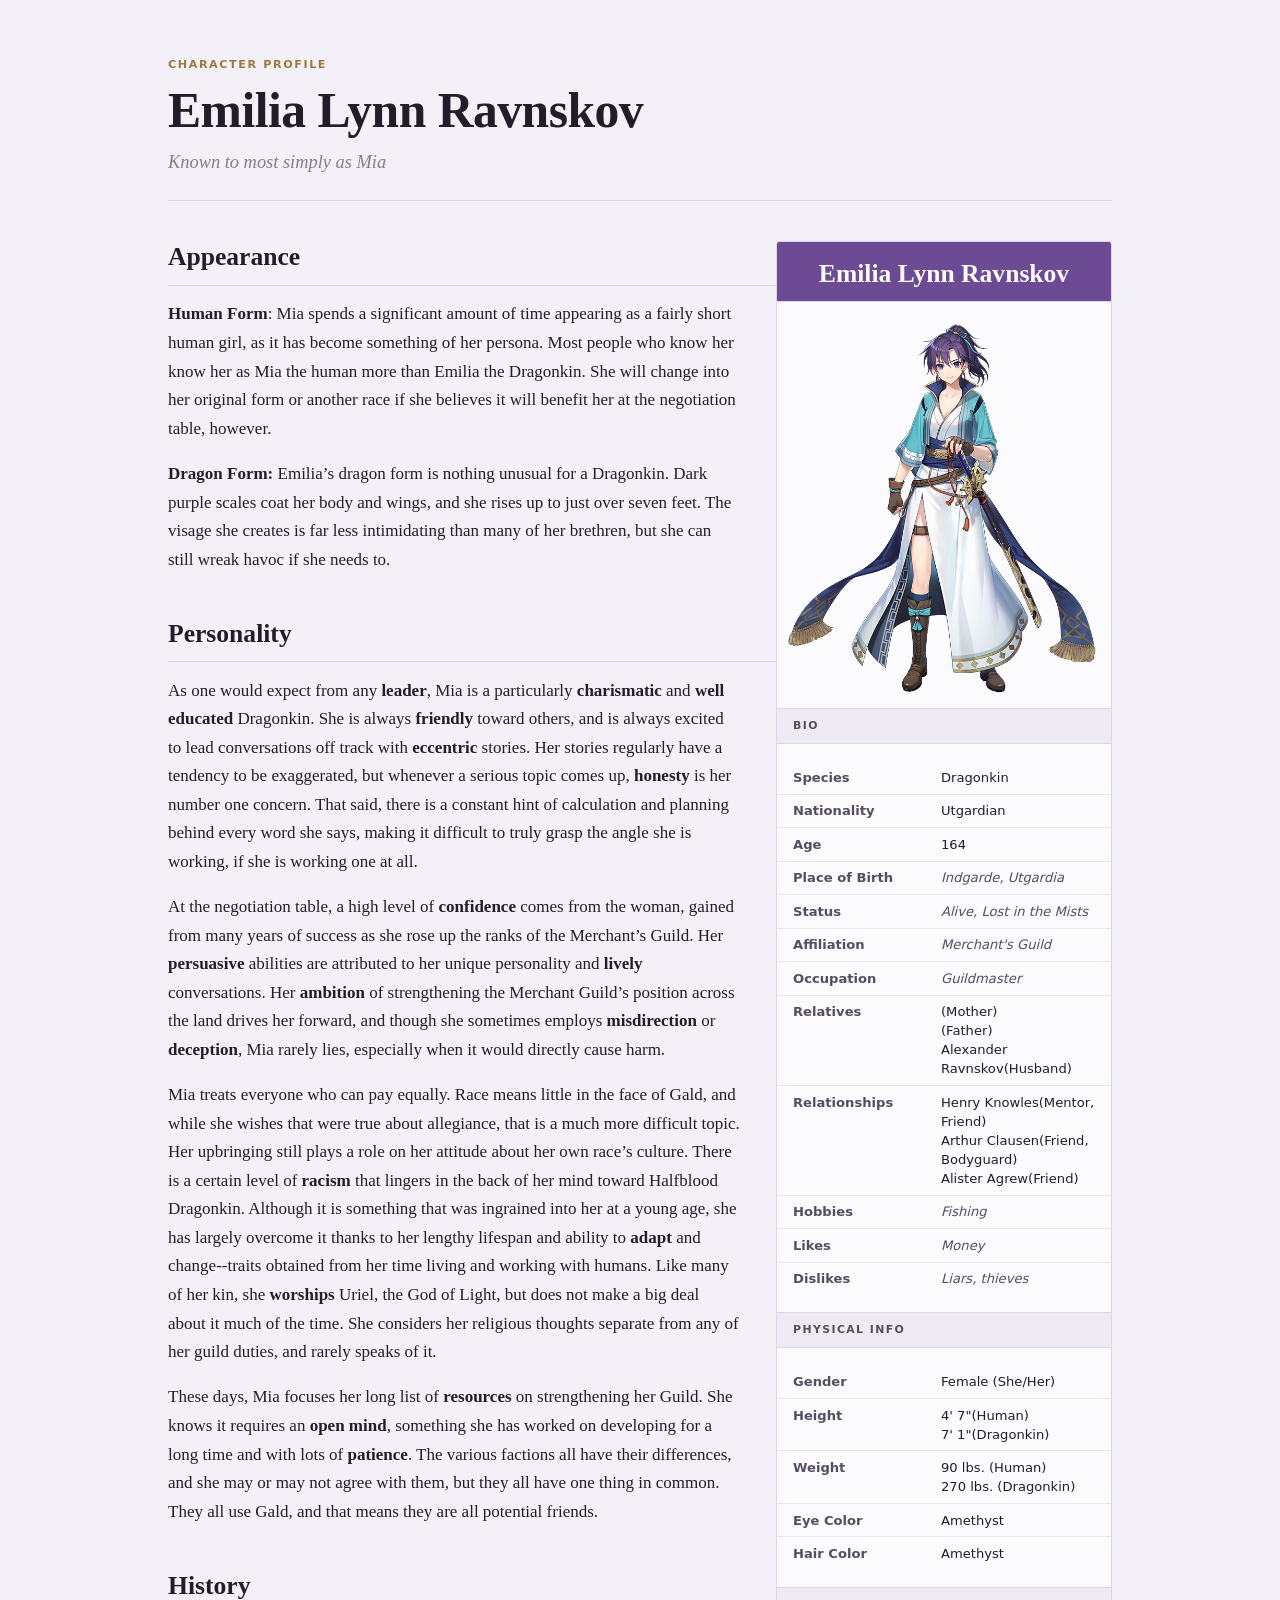
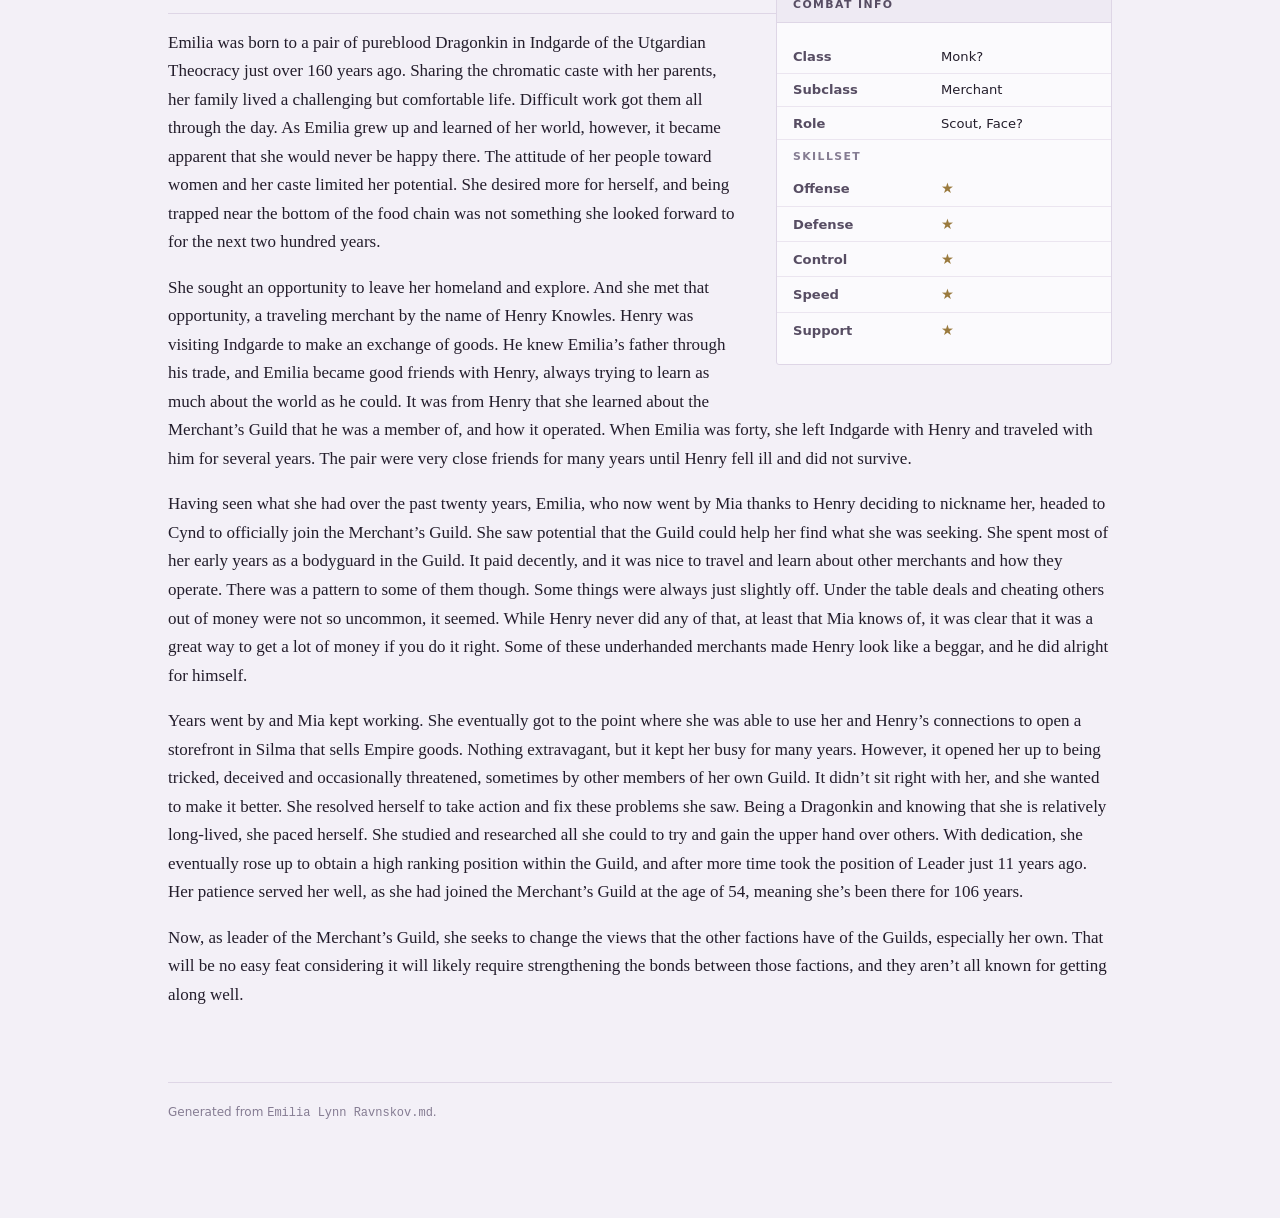
==== docs/emilia/index.html @ 95b608b7 "Make Publishing an Obsidian vault; serve Pages from docs/ The source notes lived in the Saribas vaul" ====
<!doctype html>
<html lang="en"><head>
<meta charset="utf-8">
<meta name="viewport" content="width=device-width,initial-scale=1">
<title>Emilia Lynn Ravnskov</title>
<meta name="description" content="Known to most simply as Mia">
<style>
:root{
  --paper:#f3f0f7; --surface:#fbfafd; --ink:#231d2b; --ink-soft:#574d63;
  --mist:#857c92; --amethyst:#6d4a94; --amethyst-ink:#fbfafd;
  --brass:#9a7a3e; --rule:#ded6e6;
  --display:"Iowan Old Style","Palatino Linotype",Palatino,"Book Antiqua","URW Palladio L","P052",Georgia,serif;
  --body:Charter,"Bitstream Charter","Charis SIL",Georgia,Cambria,serif;
  --ui:system-ui,-apple-system,"Segoe UI",Roboto,"Helvetica Neue",sans-serif;
}
@media (prefers-color-scheme:dark){
  :root{
    --paper:#15111a; --surface:#1e1826; --ink:#ded8e6; --ink-soft:#a99fb7;
    --mist:#8b8298; --amethyst:#b192d8; --amethyst-ink:#17121d;
    --brass:#c6a463; --rule:#332b3d;
  }
}
:root[data-theme="dark"]{
  --paper:#15111a; --surface:#1e1826; --ink:#ded8e6; --ink-soft:#a99fb7;
  --mist:#8b8298; --amethyst:#b192d8; --amethyst-ink:#17121d;
  --brass:#c6a463; --rule:#332b3d;
}
:root[data-theme="light"]{
  --paper:#f3f0f7; --surface:#fbfafd; --ink:#231d2b; --ink-soft:#574d63;
  --mist:#857c92; --amethyst:#6d4a94; --amethyst-ink:#fbfafd;
  --brass:#9a7a3e; --rule:#ded6e6;
}

*{box-sizing:border-box}
body{margin:0;background:var(--paper);color:var(--ink);
  font-family:var(--body);font-size:1.0625rem;line-height:1.68;
  -webkit-text-size-adjust:100%}
.page{max-width:62rem;margin:0 auto;padding:3.5rem 1.5rem 6rem}

/* ---- nameplate ---- */
.nameplate{border-bottom:1px solid var(--rule);padding-bottom:1.4rem;margin-bottom:2.2rem}
.eyebrow{font-family:var(--ui);font-size:.7rem;font-weight:600;letter-spacing:.14em;
  text-transform:uppercase;color:var(--brass);margin:0 0 .6rem}
.nameplate h1{font-family:var(--display);font-weight:600;font-size:clamp(2.1rem,5vw,3.1rem);
  line-height:1.1;margin:0;text-wrap:balance;letter-spacing:-.01em}
.alias{font-family:var(--display);font-style:italic;color:var(--mist);
  font-size:1.15rem;margin:.5rem 0 0}

/* ---- the wiki float: infobox left, prose wraps, then reclaims full width ---- */
.article::after{content:"";display:block;clear:both}
.infobox{float:left;width:21rem;margin:.3rem 2.25rem 1.5rem 0;
  background:var(--surface);border:1px solid var(--rule);border-radius:3px;
  overflow:hidden;font-family:var(--ui)}
.infobox.is-right{float:right;margin:.3rem 0 1.5rem 2.25rem}
.infobox figure{margin:0}
.infobox img{display:block;width:100%;height:auto}
.ib-name{background:var(--amethyst);color:var(--amethyst-ink);font-family:var(--display);
  font-size:1.15rem;text-align:center;padding:.65rem 1rem;margin:0;font-weight:600}
.ib-head{font-size:.68rem;font-weight:700;letter-spacing:.13em;text-transform:uppercase;
  color:var(--ink-soft);background:color-mix(in srgb,var(--amethyst) 9%,transparent);
  padding:.5rem 1rem;margin:0;border-top:1px solid var(--rule);border-bottom:1px solid var(--rule)}
.ib-row{display:grid;grid-template-columns:8.5rem 1fr;gap:.75rem;
  padding:.42rem 1rem;font-size:.82rem;line-height:1.45;align-items:baseline}
.ib-row+.ib-row{border-top:1px solid color-mix(in srgb,var(--rule) 55%,transparent)}
.ib-row dt{color:var(--ink-soft);font-weight:600}
.ib-row dd{margin:0;color:var(--ink)}
.ib-row dd span{display:block}
.ib-sub{padding:.5rem 1rem .3rem;font-size:.68rem;font-weight:700;
  letter-spacing:.13em;text-transform:uppercase;color:var(--mist);
  border-top:1px solid color-mix(in srgb,var(--rule) 55%,transparent)}
.stars{color:var(--brass);letter-spacing:.18em;font-size:.9rem}

/* ---- prose ---- */
.article h2{font-family:var(--display);font-weight:600;font-size:1.6rem;
  margin:2.4rem 0 .9rem;padding-bottom:.35rem;border-bottom:1px solid var(--rule);
  text-wrap:balance}
.article h2:first-of-type{margin-top:0}
.article p{margin:0 0 1.05rem;hyphens:auto}
.article strong{font-weight:600;color:var(--ink)}
.article em{color:var(--ink-soft)}

footer{clear:both;margin-top:3.5rem;padding-top:1.2rem;border-top:1px solid var(--rule);
  font-family:var(--ui);font-size:.75rem;color:var(--mist)}

@media (max-width:46rem){
  .page{padding:2.25rem 1.15rem 4rem}
  .infobox{float:none;width:auto;margin:0 0 2rem}
  .ib-row{grid-template-columns:7.5rem 1fr}
}
@media print{
  body{background:#fff;color:#000}
  .infobox{break-inside:avoid}
}
</style>
</head><body>
<main class="page">
  <header class="nameplate">
    <p class='eyebrow'>Character Profile</p><h1>Emilia Lynn Ravnskov</h1><p class='alias'>Known to most simply as Mia</p>
  </header>
  <div class="article">
    <aside class="infobox is-right"><h2 class='ib-name'>Emilia Lynn Ravnskov</h2><figure><img src='[data-uri]' alt='Portrait of Emilia Lynn Ravnskov'></figure><h3 class='ib-head'>Bio</h3><dl><div class='ib-row'><dt>Species</dt><dd><span>Dragonkin</span></dd></div><div class='ib-row'><dt>Nationality</dt><dd><span>Utgardian</span></dd></div><div class='ib-row'><dt>Age</dt><dd><span>164</span></dd></div><div class='ib-row'><dt>Place of Birth</dt><dd><span><em>Indgarde, Utgardia</em></span></dd></div><div class='ib-row'><dt>Status</dt><dd><span><em>Alive, Lost in the Mists</em></span></dd></div><div class='ib-row'><dt>Affiliation</dt><dd><span><em>Merchant's Guild</em></span></dd></div><div class='ib-row'><dt>Occupation</dt><dd><span><em>Guildmaster</em></span></dd></div><div class='ib-row'><dt>Relatives</dt><dd><span>(Mother)</span><span>(Father)</span><span>Alexander Ravnskov(Husband)</span></dd></div><div class='ib-row'><dt>Relationships</dt><dd><span>Henry Knowles(Mentor, Friend)</span><span>Arthur Clausen(Friend, Bodyguard)</span><span>Alister Agrew(Friend)</span></dd></div><div class='ib-row'><dt>Hobbies</dt><dd><span><em>Fishing</em></span></dd></div><div class='ib-row'><dt>Likes</dt><dd><span><em>Money</em></span></dd></div><div class='ib-row'><dt>Dislikes</dt><dd><span><em>Liars, thieves</em></span></dd></div></dl><h3 class='ib-head'>Physical Info</h3><dl><div class='ib-row'><dt>Gender</dt><dd><span>Female (She/Her)</span></dd></div><div class='ib-row'><dt>Height</dt><dd><span>4' 7"(Human)</span><span>7' 1"(Dragonkin)</span></dd></div><div class='ib-row'><dt>Weight</dt><dd><span>90 lbs. (Human)</span><span>270 lbs. (Dragonkin)</span></dd></div><div class='ib-row'><dt>Eye Color</dt><dd><span>Amethyst</span></dd></div><div class='ib-row'><dt>Hair Color</dt><dd><span>Amethyst</span></dd></div></dl><h3 class='ib-head'>Combat Info</h3><dl><div class='ib-row'><dt>Class</dt><dd><span>Monk?</span></dd></div><div class='ib-row'><dt>Subclass</dt><dd><span>Merchant</span></dd></div><div class='ib-row'><dt>Role</dt><dd><span>Scout, Face?</span></dd></div><div class='ib-sub'>Skillset</div><div class='ib-row'><dt>Offense</dt><dd><span class='stars'>★</span></dd></div><div class='ib-row'><dt>Defense</dt><dd><span class='stars'>★</span></dd></div><div class='ib-row'><dt>Control</dt><dd><span class='stars'>★</span></dd></div><div class='ib-row'><dt>Speed</dt><dd><span class='stars'>★</span></dd></div><div class='ib-row'><dt>Support</dt><dd><span class='stars'>★</span></dd></div></dl></aside>
    <h2>Appearance</h2><p><strong>Human Form</strong>: Mia spends a significant amount of time appearing as a fairly short human girl, as it has become something of her persona. Most people who know her know her as Mia the human more than Emilia the Dragonkin. She will change into her original form or another race if she believes it will benefit her at the negotiation table, however.</p><p><strong>Dragon Form:</strong> Emilia’s dragon form is nothing unusual for a Dragonkin. Dark purple scales coat her body and wings, and she rises up to just over seven feet. The visage she creates is far less intimidating than many of her brethren, but she can still wreak havoc if she needs to.</p><h2>Personality</h2><p>As one would expect from any <strong>leader</strong>, Mia is a particularly <strong>charismatic</strong> and <strong>well educated</strong> Dragonkin. She is always <strong>friendly</strong> toward others, and is always excited to lead conversations off track with <strong>eccentric</strong> stories. Her stories regularly have a tendency to be exaggerated, but whenever a serious topic comes up, <strong>honesty</strong> is her number one concern. That said, there is a constant hint of calculation and planning behind every word she says, making it difficult to truly grasp the angle she is working, if she is working one at all.</p><p>At the negotiation table, a high level of <strong>confidence</strong> comes from the woman, gained from many years of success as she rose up the ranks of the Merchant’s Guild. Her <strong>persuasive</strong> abilities are attributed to her unique personality and <strong>lively</strong> conversations. Her <strong>ambition</strong> of strengthening the Merchant Guild’s position across the land drives her forward, and though she sometimes employs <strong>misdirection</strong> or <strong>deception</strong>, Mia rarely lies, especially when it would directly cause harm.</p><p>Mia treats everyone who can pay equally. Race means little in the face of Gald, and while she wishes that were true about allegiance, that is a much more difficult topic. Her upbringing still plays a role on her attitude about her own race’s culture. There is a certain level of <strong>racism</strong> that lingers in the back of her mind toward Halfblood Dragonkin. Although it is something that was ingrained into her at a young age, she has largely overcome it thanks to her lengthy lifespan and ability to <strong>adapt</strong> and change--traits obtained from her time living and working with humans. Like many of her kin, she <strong>worships</strong> Uriel, the God of Light, but does not make a big deal about it much of the time. She considers her religious thoughts separate from any of her guild duties, and rarely speaks of it.</p><p>These days, Mia focuses her long list of <strong>resources</strong> on strengthening her Guild. She knows it requires an <strong>open mind</strong>, something she has worked on developing for a long time and with lots of <strong>patience</strong>. The various factions all have their differences, and she may or may not agree with them, but they all have one thing in common. They all use Gald, and that means they are all potential friends.</p><h2>History</h2><p>Emilia was born to a pair of pureblood Dragonkin in Indgarde of the Utgardian Theocracy just over 160 years ago. Sharing the chromatic caste with her parents, her family lived a challenging but comfortable life. Difficult work got them all through the day. As Emilia grew up and learned of her world, however, it became apparent that she would never be happy there. The attitude of her people toward women and her caste limited her potential. She desired more for herself, and being trapped near the bottom of the food chain was not something she looked forward to for the next two hundred years.</p><p>She sought an opportunity to leave her homeland and explore. And she met that opportunity, a traveling merchant by the name of Henry Knowles. Henry was visiting Indgarde to make an exchange of goods. He knew Emilia’s father through his trade, and Emilia became good friends with Henry, always trying to learn as much about the world as he could. It was from Henry that she learned about the Merchant’s Guild that he was a member of, and how it operated. When Emilia was forty, she left Indgarde with Henry and traveled with him for several years. The pair were very close friends for many years until Henry fell ill and did not survive.</p><p>Having seen what she had over the past twenty years, Emilia, who now went by Mia thanks to Henry deciding to nickname her, headed to Cynd to officially join the Merchant’s Guild. She saw potential that the Guild could help her find what she was seeking. She spent most of her early years as a bodyguard in the Guild. It paid decently, and it was nice to travel and learn about other merchants and how they operate. There was a pattern to some of them though. Some things were always just slightly off. Under the table deals and cheating others out of money were not so uncommon, it seemed. While Henry never did any of that, at least that Mia knows of, it was clear that it was a great way to get a lot of money if you do it right. Some of these underhanded merchants made Henry look like a beggar, and he did alright for himself.</p><p>Years went by and Mia kept working. She eventually got to the point where she was able to use her and Henry’s connections to open a storefront in Silma that sells Empire goods. Nothing extravagant, but it kept her busy for many years. However, it opened her up to being tricked, deceived and occasionally threatened, sometimes by other members of her own Guild. It didn’t sit right with her, and she wanted to make it better. She resolved herself to take action and fix these problems she saw. Being a Dragonkin and knowing that she is relatively long-lived, she paced herself. She studied and researched all she could to try and gain the upper hand over others. With dedication, she eventually rose up to obtain a high ranking position within the Guild, and after more time took the position of Leader just 11 years ago. Her patience served her well, as she had joined the Merchant’s Guild at the age of 54, meaning she’s been there for 106 years.</p><p>Now, as leader of the Merchant’s Guild, she seeks to change the views that the other factions have of the Guilds, especially her own. That will be no easy feat considering it will likely require strengthening the bonds between those factions, and they aren’t all known for getting along well.</p>
  </div>
  <footer>Generated from <code>Emilia Lynn Ravnskov.md</code>.</footer>
</main>
</body></html>
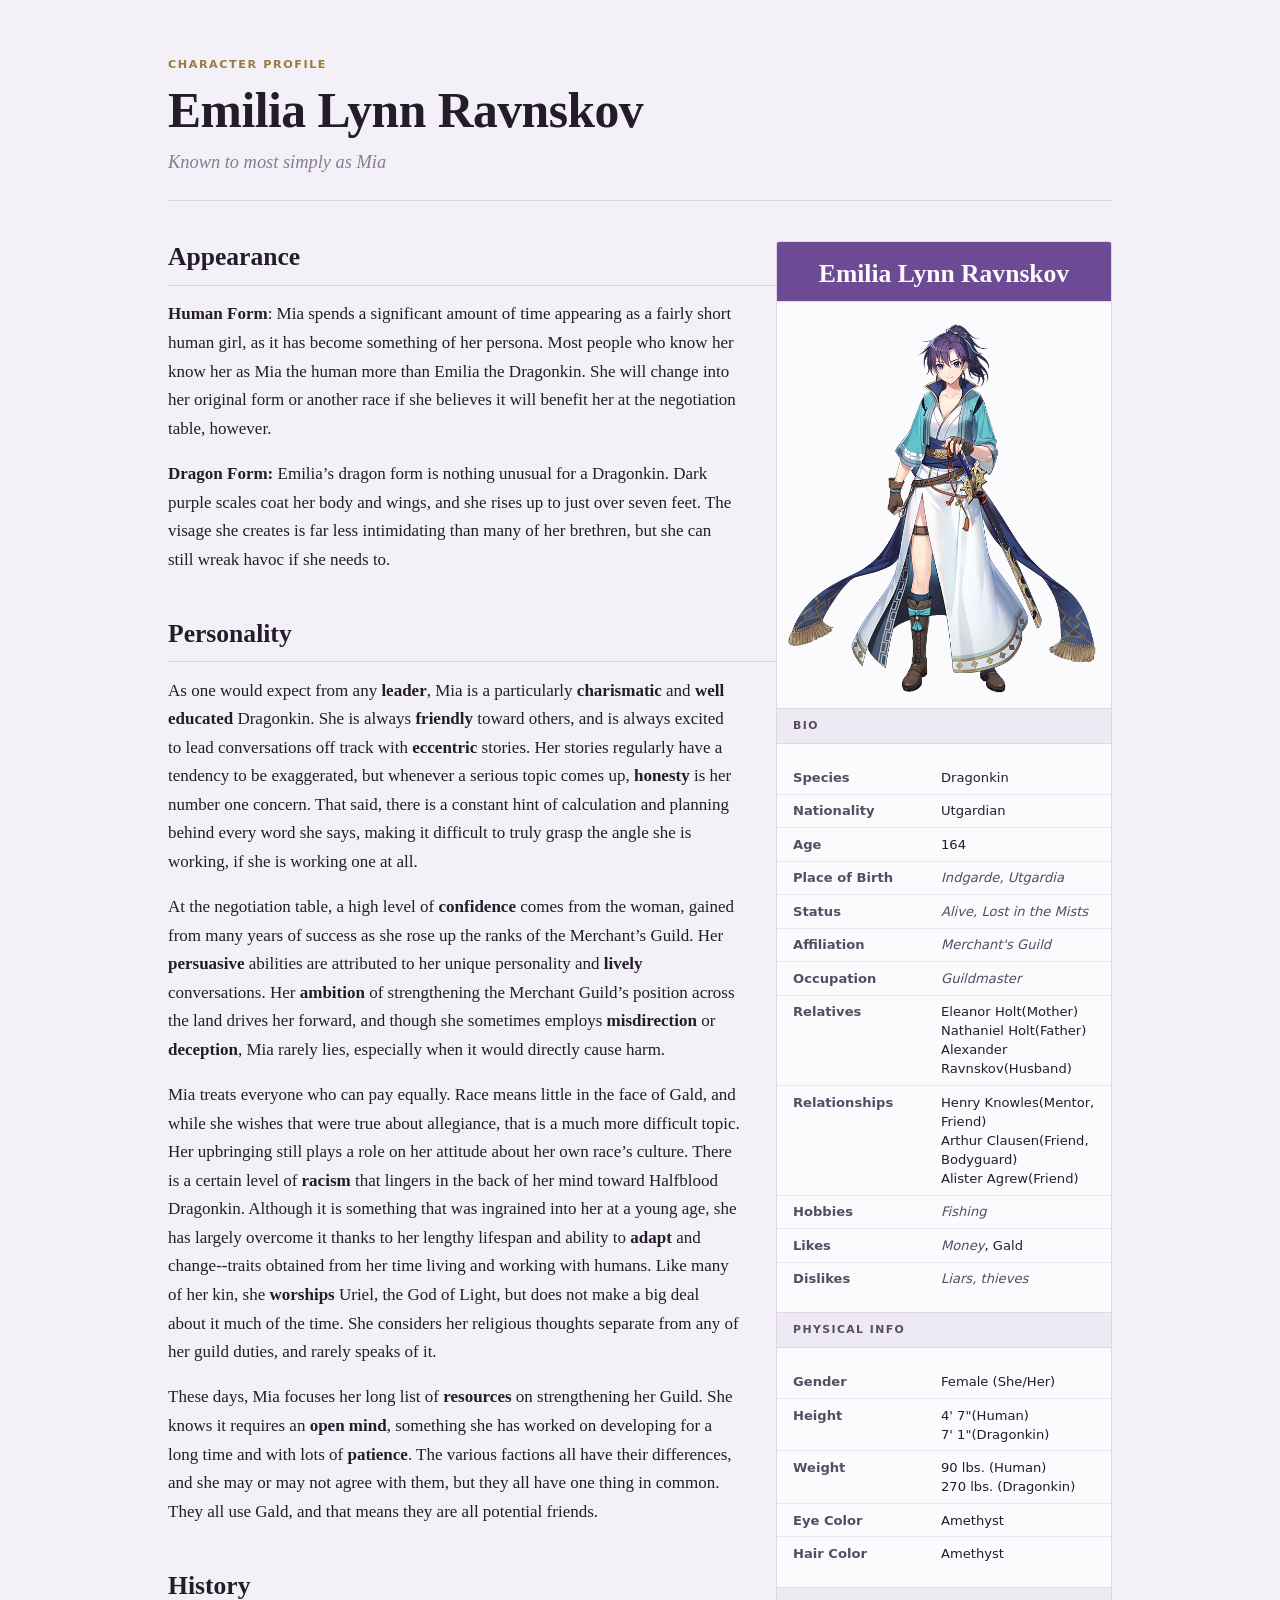
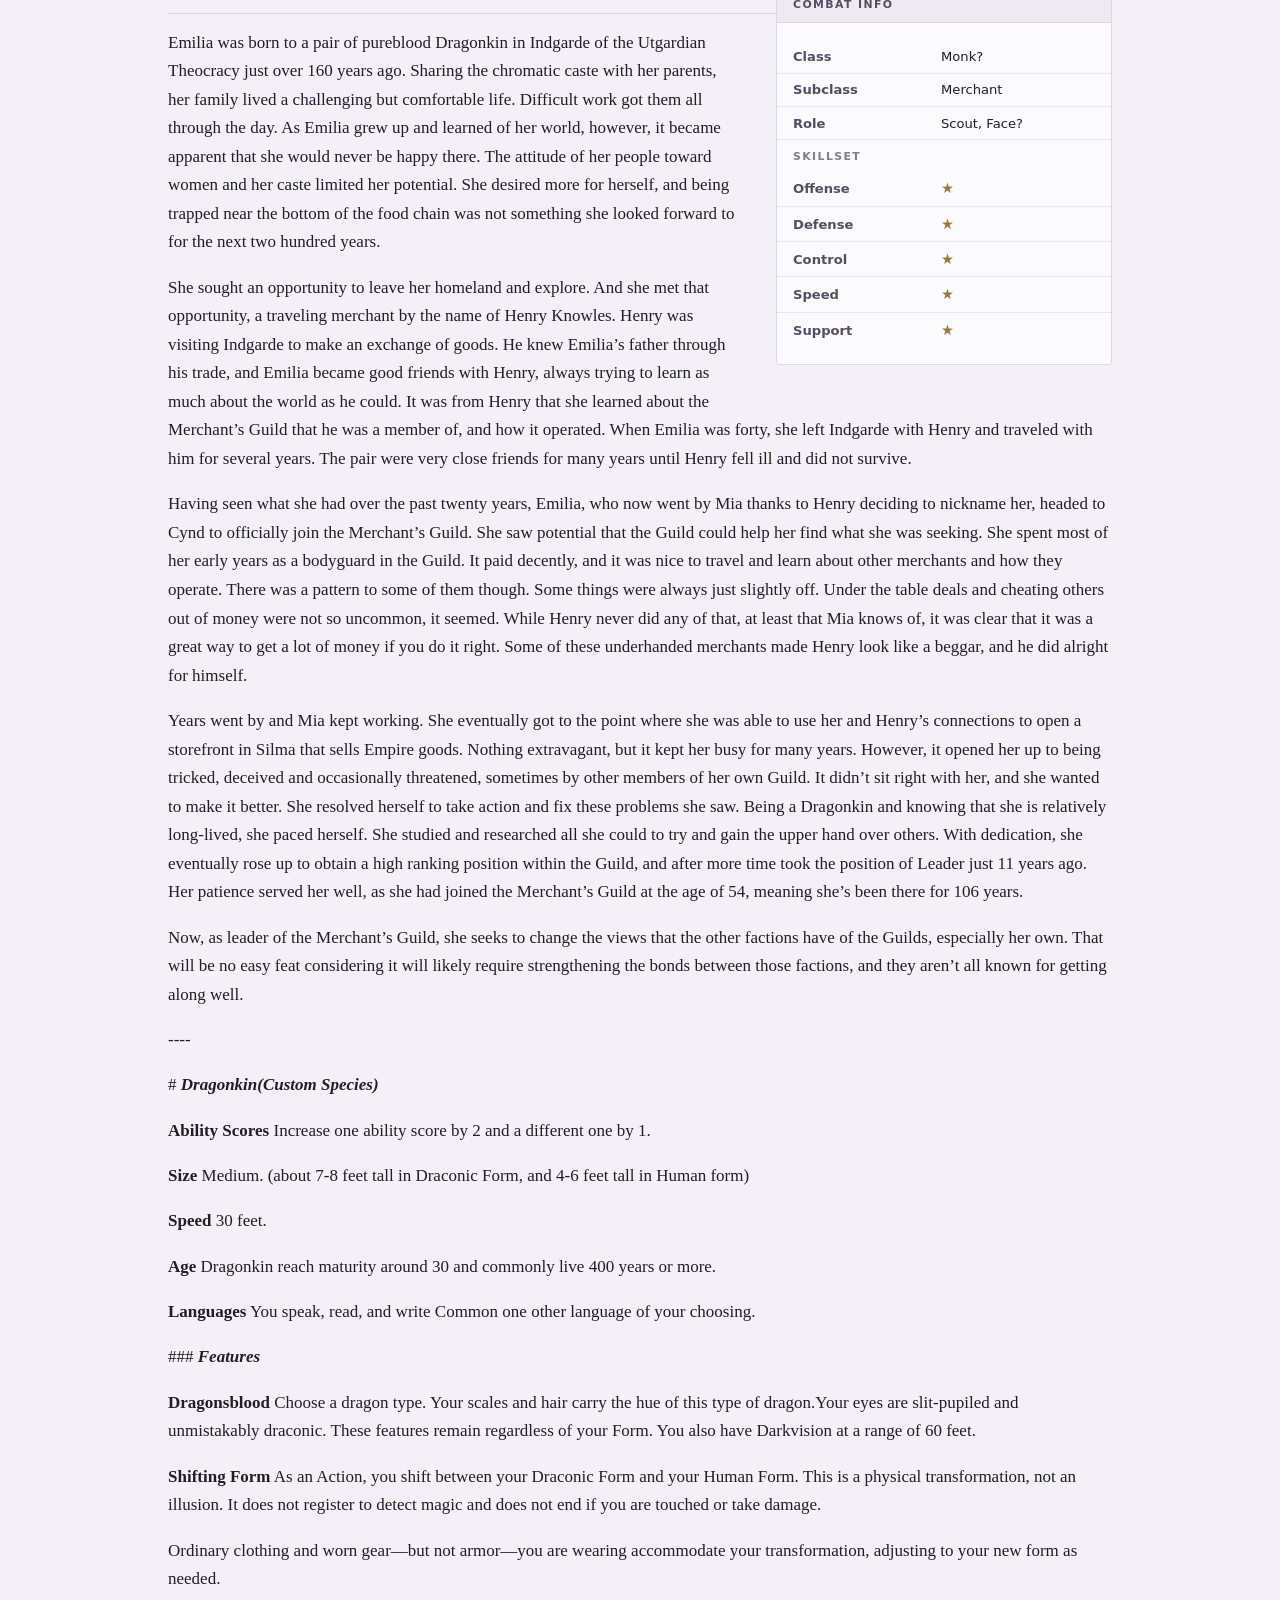
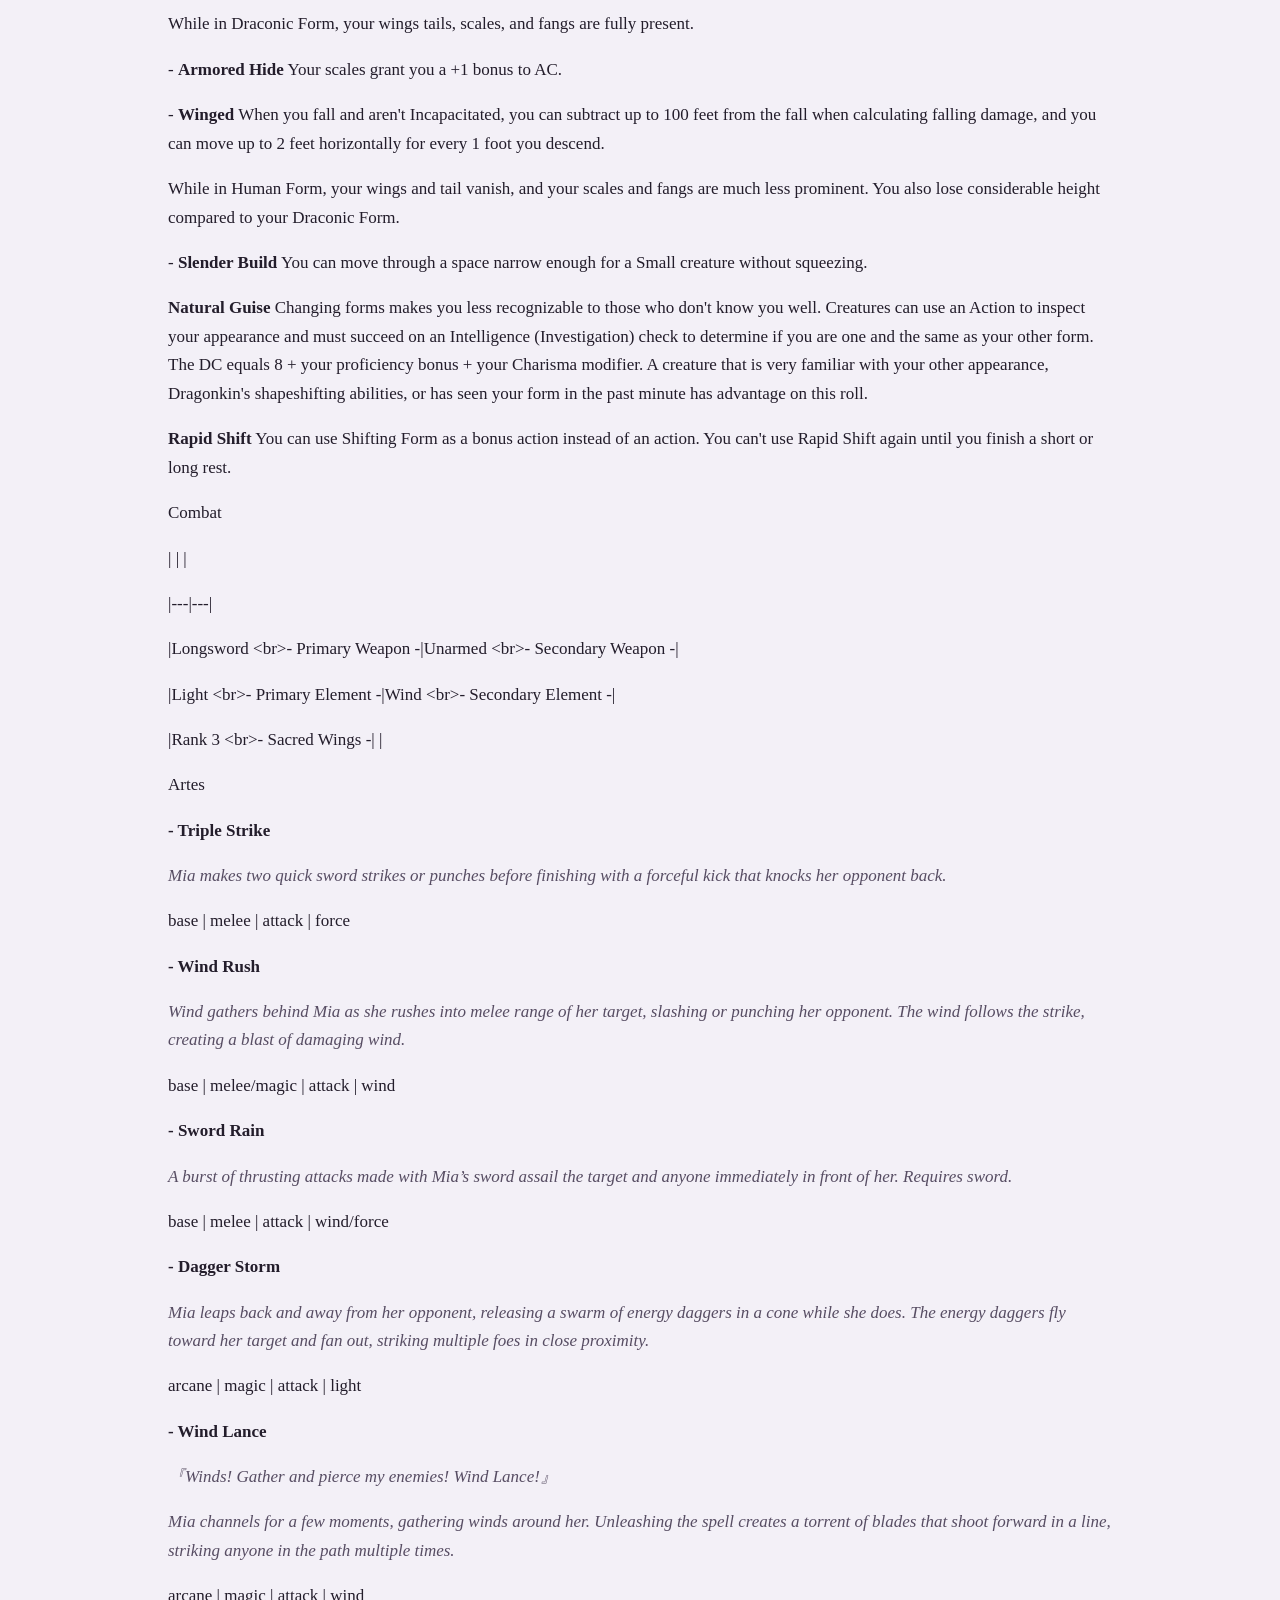
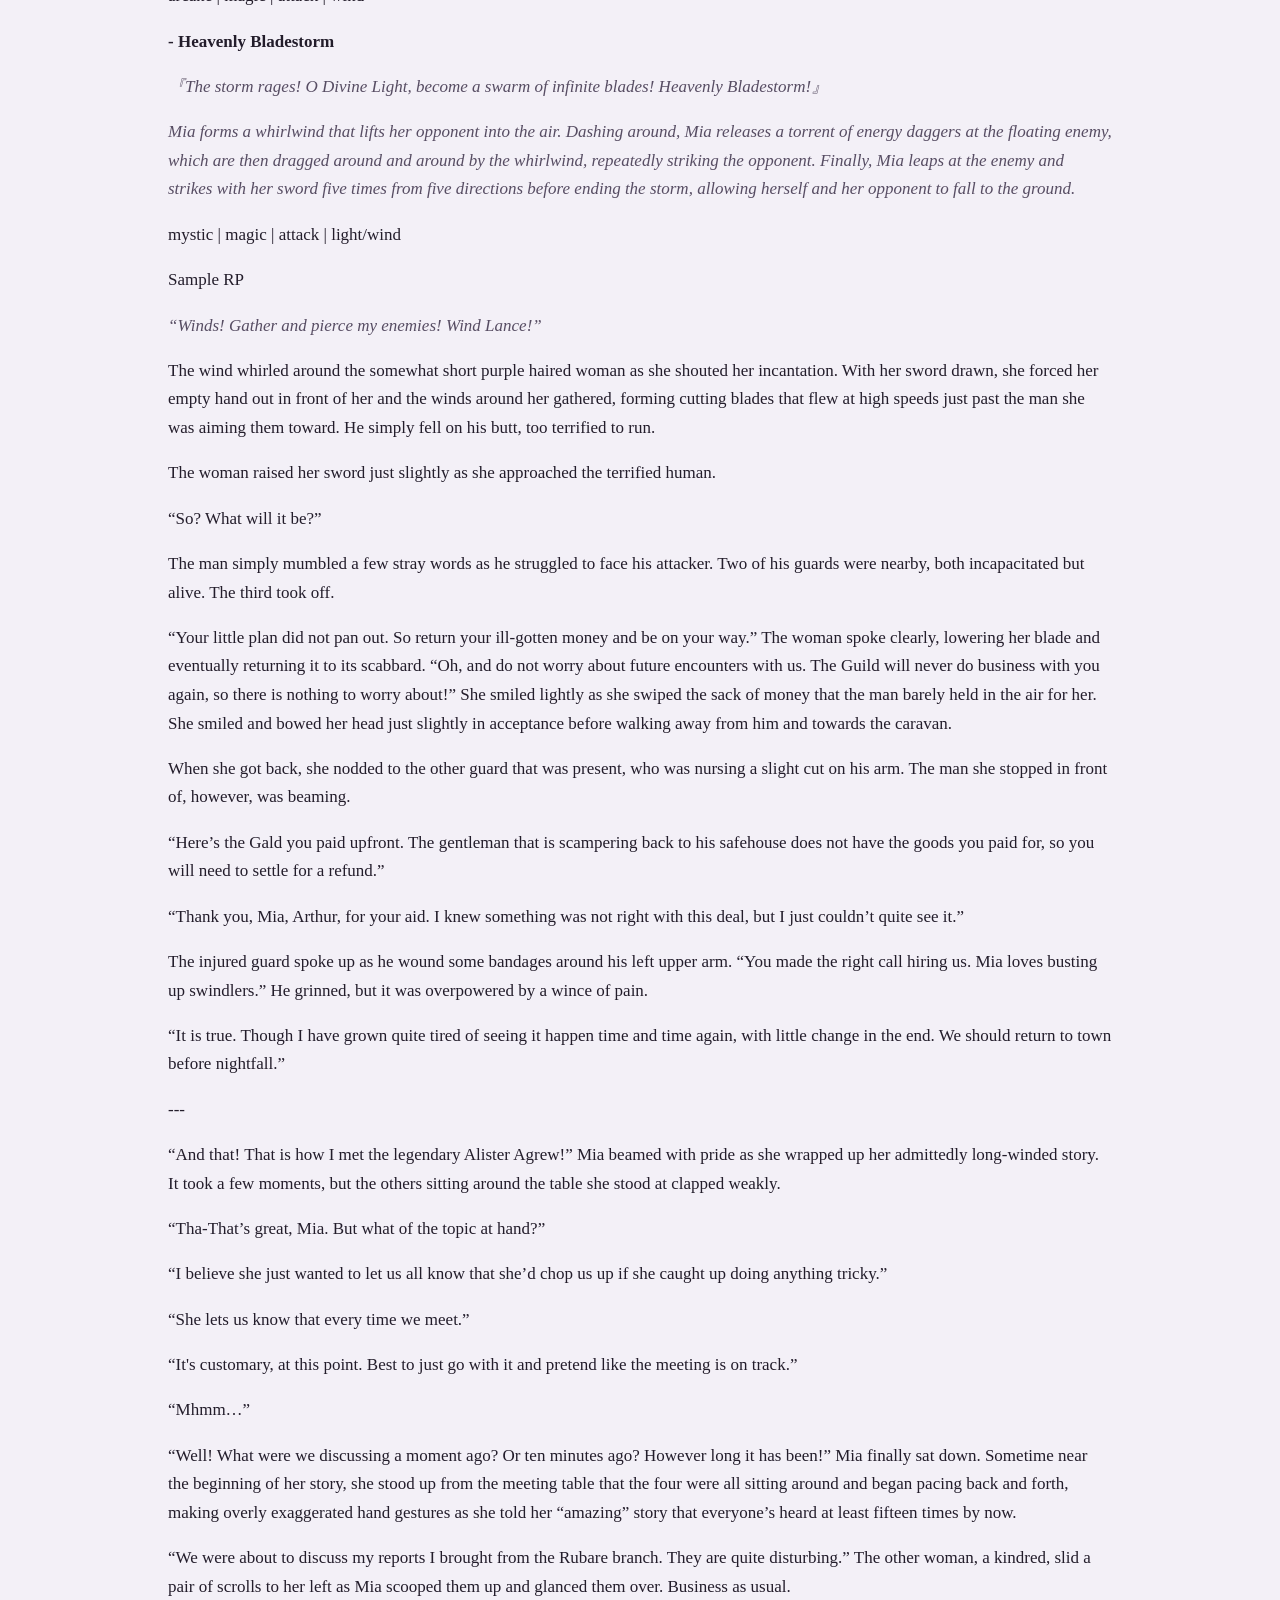
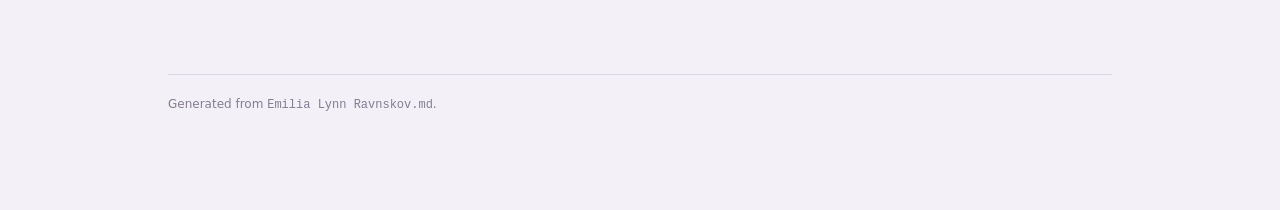
==== commit 9d41d410: "Complete the switch to property-driven publishing The previous commit removed pages.conf but a faile" ====
--- a/docs/emilia/index.html
+++ b/docs/emilia/index.html
@@ -98,8 +98,8 @@
     <p class='eyebrow'>Character Profile</p><h1>Emilia Lynn Ravnskov</h1><p class='alias'>Known to most simply as Mia</p>
   </header>
   <div class="article">
-    <aside class="infobox is-right"><h2 class='ib-name'>Emilia Lynn Ravnskov</h2><figure><img src='[data-uri]